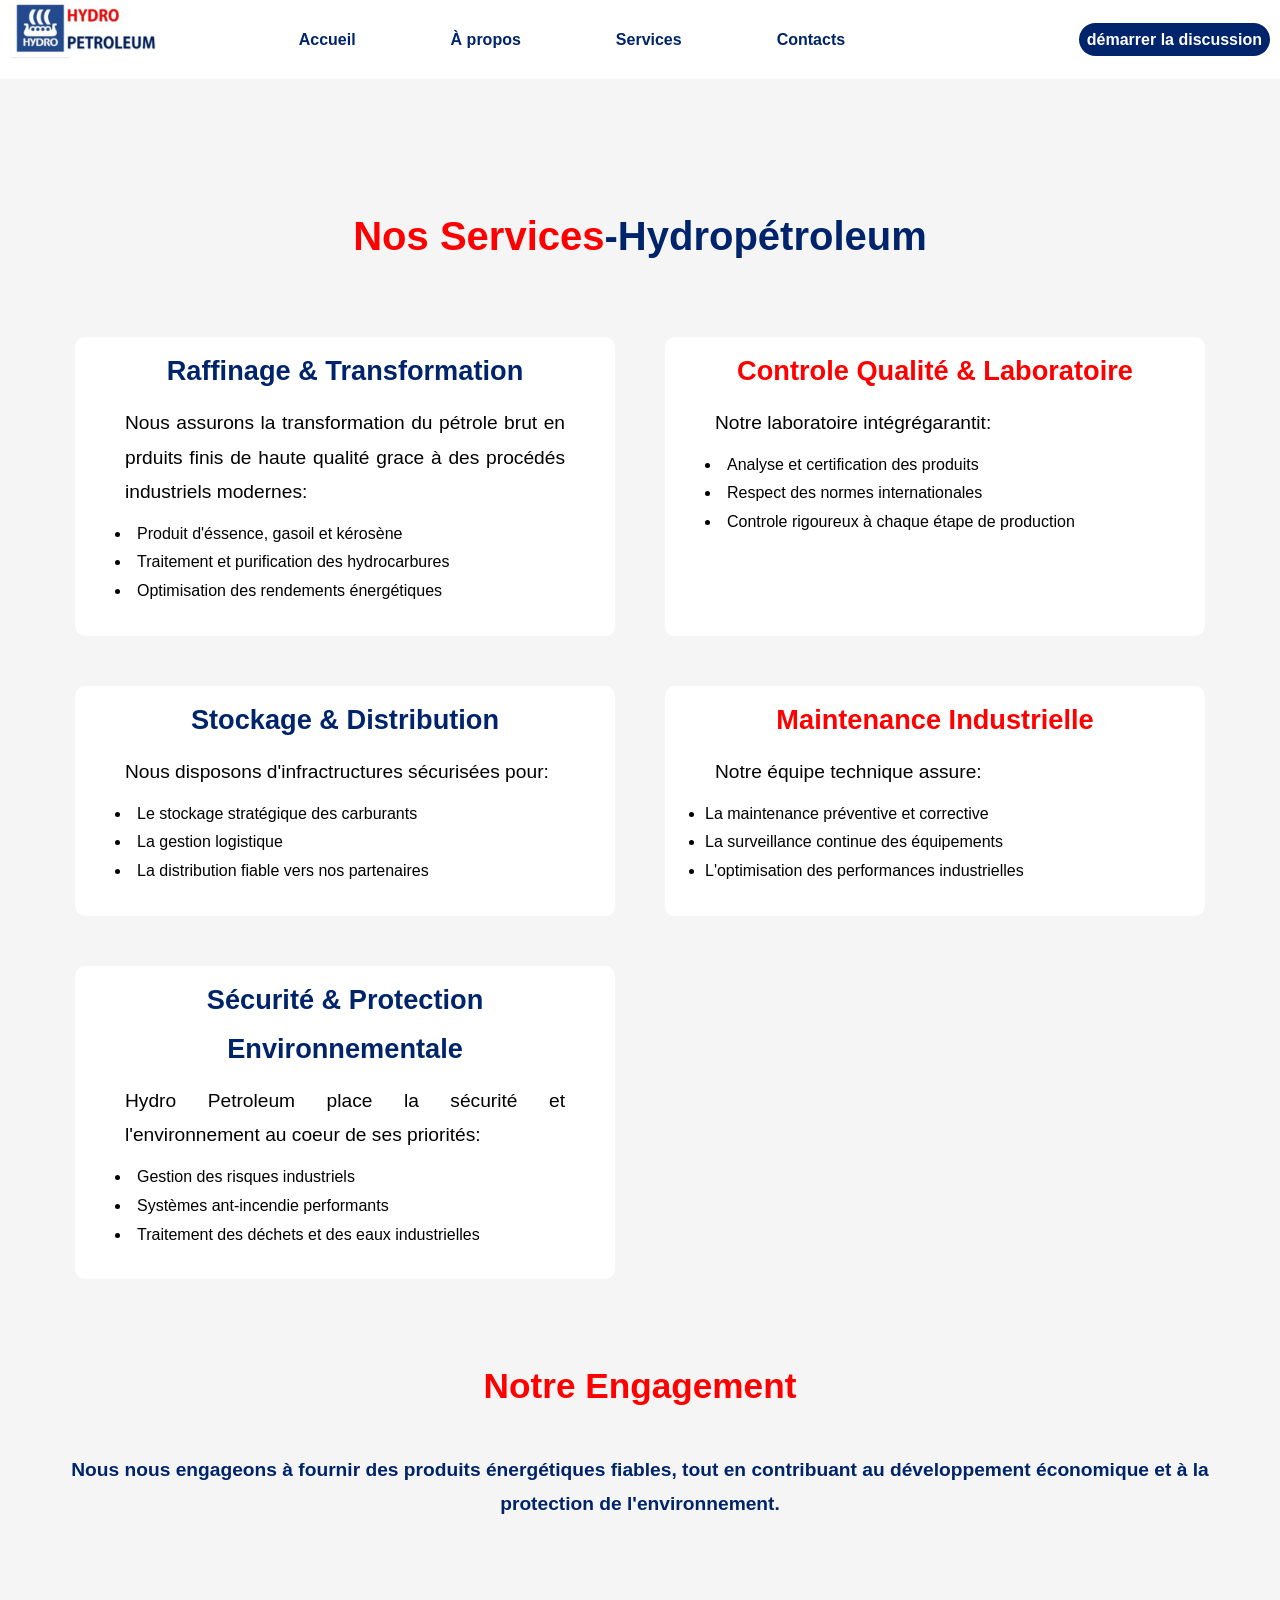
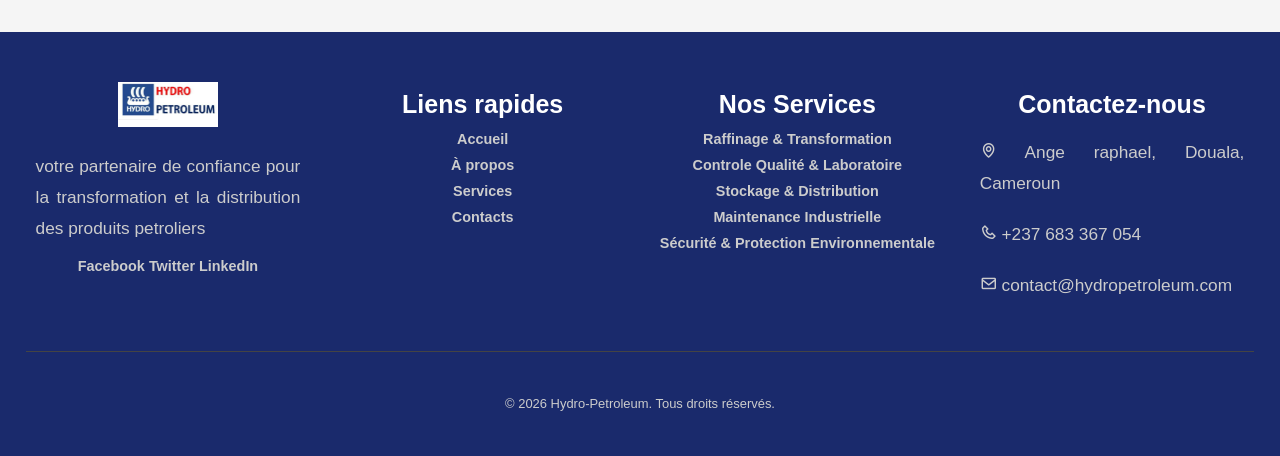
==== nos-service/index.html @ a302d82e "creation de la page nos services et optimisation du routage" ====
<!DOCTYPE html>
<html lang="fr">
<head>
    <link rel="stylesheet" href="style.css">
    <meta charset="UTF-8">
    <meta name="viewport" content="width=device-width, initial-scale=1.0">
    <title>Nos Services</title>
    <link rel="stylesheet"
    href="https://cdn.jsdelivr.net/npm/boxicons@latest/css/boxicons.min.css">
</head>
<body>
    <header>
        <section class="en-tete">
            <di>
                <img class="logo" src="images/logo-HP.jpeg" alt="logo entreprise">
            </di>
            <nav>
                <li><a href="../index.html">Accueil</a></li>
                <li><a href="">À propos</a></li>
                <li><a href="">Services</a></li>
                <li><a href="">Contacts</a></li>
            </nav>
            <div>
                <a href="https://wa.me/237670559662?text=Bonjour%20Hydro-Pétroleum%20je%20voudrais%20avoir%20plus%20d'informations%20sur%20vos%20services" class="cta" >démarrer la discussion</a>
            </div>
        </section>
    </header>
    <main>
        <h1><span>Nos Services</span>-Hydropétroleum</h1>
        <div class="underline"></div>
        <section class="hero">
            <div class="hero-r">
                <h2>Raffinage & Transformation</h2>
                <p>Nous assurons la transformation du pétrole brut en prduits finis de haute qualité grace à des procédés industriels modernes:
                    <li>Produit d'éssence, gasoil et kérosène</li>
                    <li>Traitement et purification des hydrocarbures</li>
                    <li>Optimisation des rendements énergétiques</li>
                </p>
            </div>
            <div class="hero-c">
                <h2>Controle Qualité & Laboratoire</h2>
                <p>Notre laboratoire intégrégarantit:
                    <li>Analyse et certification des produits</li>
                    <li>Respect des normes internationales</li>
                    <li>Controle rigoureux à chaque étape de production</li>
                </p>
            </div>
            <div class="hero-s">
                <h2>Stockage & Distribution</h2>
                <p>Nous disposons d'infractructures sécurisées pour:
                    <li>Le stockage stratégique des carburants</li>
                    <li>La gestion logistique</li>
                    <li>La distribution fiable vers nos partenaires</li>
                </p>
            </div>
            <div class="hero-m">
                <h2>Maintenance Industrielle</h2>
                <p>Notre équipe technique assure:
                    <ul>
                        <li>La maintenance préventive et corrective</li>
                        <li>La surveillance continue des équipements</li>
                        <li>L'optimisation des performances industrielles</li>
                    </ul>
                </p>
            </div>
            <div class="hero-p">
                <h2>Sécurité & Protection Environnementale</h2>
                <p>Hydro Petroleum place la sécurité et l'environnement au coeur de ses priorités:
                    <li>Gestion des risques industriels</li>
                    <li>Systèmes ant-incendie performants</li>
                    <li>Traitement des déchets et des eaux industrielles</li>
                </p>
            </div>
        </section>
        <section>
            <h3 class="sous-titre">Notre Engagement</h3>
            <div class="underline"></div>
            <p class="fin">Nous nous engageons à fournir des produits énergétiques fiables, tout en contribuant au développement économique et à la protection de l'environnement.</p>
        </section>
    </main>
    <footer>
        <div class="footer-container">
            <div class="footer-col">
                <h3><img class="log" src="images/logo-HP.jpeg" alt="logo"></h3>
                <p>votre partenaire de confiance pour la transformation et la distribution des produits petroliers</p>
                <div class="social">
                    <a href="#" target="_blank">Facebook</a>
                    <a href="#" target="_blank">Twitter</a>
                    <a href="#" target="_blank">LinkedIn</a>
                </div>
            </div>
            <div class="footer-col">
                <h3>Liens rapides</h3>
                <ul>
                    <li><a href="../index.html">Accueil</a></li>
                    <li><a href="#a-propos">À propos</a></li>
                    <li><a href="#services">Services</a></li>
                    <li><a href="#contacts">Contacts</a></li>
                </ul>
            </div>
            <div class="footer-col">
                <h3>Nos Services</h3>
                <ul>
                    <li><a href="C:\Users\DELL\Documents\Documents\wel-corp\nos services\index.html">Raffinage & Transformation</a></li>
                    <li><a href="C:\Users\DELL\Documents\Documents\wel-corp\nos services\index.html">Controle Qualité & Laboratoire</a></li>
                    <li><a href="C:\Users\DELL\Documents\Documents\wel-corp\nos services\index.html">Stockage & Distribution</a></li>
                    <li><a href="C:\Users\DELL\Documents\Documents\wel-corp\nos services\index.html">Maintenance Industrielle</a></li>
                    <li><a href="C:\Users\DELL\Documents\Documents\wel-corp\nos services\index.html">Sécurité & Protection Environnementale</a></li>
                </ul>
            </div>
            <div class="footer-col">
                <h3>Contactez-nous</h3>
                <p><i class='bx bx-map'></i> Ange raphael, Douala, Cameroun</p>
                <p><i class='bx bx-phone'></i> +237 683 367 054</p>
                <p><i class='bx bx-envelope'></i> contact@hydropetroleum.com</p>
            </div>
        </div>
        <div class="footer-bottom"></div>
        <p class="foot">&copy; 2026 Hydro-Petroleum. Tous droits réservés.</p>
    </footer>
</body>
</html>
---- nos-service/style.css ----
*{
    margin: 0;
    padding: 0;
    box-sizing: border-box;
}

body {
    font-family: 'Poppins', sans-serif;
    background-color: #f5f5f5;
    line-height: 1.8;
}

/*css sur le header*/


header {
    background-color: #fff;
    position: fixed;
    top: 0;
    width: 100%;
}

.logo {
    width: 150px;
    height: auto;
    border-radius: 5%;
    margin-left: 10px;
}

.en-tete {
    display: flex;
    flex-direction: row;
    align-items: center;
    justify-content: space-between;
    margin-top: 2px;
}

nav {
    display: flex;
    justify-content: space-between;
    align-items: center;
    padding: 10px;
    gap: 90px;
}

nav a {
    text-decoration: none;
    color:#00246B;
    font-weight: bold;
}

nav a:hover{
    color: red;
}

nav li {
    list-style: none;
    margin-left: 5px;
}

.cta {
    text-decoration: none;
    color: #fff;
    background-color:#00246B;
    padding:8px;
    margin: 10px;
    border-radius: 25px;
    font-weight: bold;
    margin-left: 100px;
    transition: 0.2ms;
}

.cta:hover {
    background-color: red;
    color: #fff;
}

*/*css sur main*/

main{
    padding-top: 10px;
    margin-top: 150px;
    padding: 50px;
}

h1 {
    text-align: center;
    margin-bottom: 40px;
    color: #00246B;
    font-size: 2.5rem;
}

span {
    color: red;
}

.hero{
    display: grid;
    grid-template-columns: repeat(2, 1fr);
}

.hero-r{
    background-color:white;
    padding: 10px 40px;
    border-radius: 10px;
    box-sizing: border-box;
    margin: 25px;
}

.hero-c{
    background-color:white;
    padding: 10px 40px;
    border-radius: 10px;
    box-sizing: border-box;
    margin: 25px;
}

.hero-c h2{
    color: red;
}

.hero-s{
    background-color:white;
    padding: 10px 40px;
    border-radius: 10px;
    box-sizing: border-box;
    margin: 25px;
}

.hero-m{
    background-color:white;
    padding: 10px 40px;
    border-radius: 10px;
    box-sizing: border-box;
    margin: 25px;
}

.hero-m h2{
    color: red;
}

.hero-p{
    align-items: center;
    background-color:white;
    padding: 10px 40px;
    border-radius: 10px;
    box-sizing: border-box;
    margin: 25px;
}

.sous-titre{
    text-align: center;
    color: red;
    padding: 30px;
    font-size:2.2em;
}

p{
    text-align: justify;
    font-size: 1.2em;
    padding: 10px;
}

h2{
    font-size: 1.7em;
    color:#00246B;
    font-weight: bold;
    text-align: center;
}

.fin{
    text-align: center;
    font-size: 1.2em;
    padding: 5px;
    color:#00246B;
    font-weight: bold;
}

/*css sur le pied de page*/


footer {
    margin-top: 55px;
    background: #1a2a6c;
    color: #ccc;
    padding: 30px 2%;
    font-family: poppins, sans-serif;
    font-size:0.9em;
}


.footer-container {
    display: grid;
    grid-template-columns: repeat(4, 1fr);
    gap: 30px;
}


.log{
    width: 100px;
}


.footer-container{
    text-align: center;
}


.footer-col ul{
    list-style: none;
}


footer a {
    text-decoration: none;
    color: #ccc;
    font-weight: bold;
}


footer a:hover{
    color: red;
}


h3{
    color: white;
    font-size: 25px;
    font-weight: bold;
    text-align: center;
    margin-top: 20px;
}


.footer-bottom{
    border-top: 1px solid #444;
    margin-top: 40px;
    padding-top: 20px;
    display: flex;
    justify-content:space-between;
    flex-wrap: wrap;
}


.foot{
    color: #ccc;
    font-size: 0.9em;
    text-align: center;
    margin-top: 10px;
}
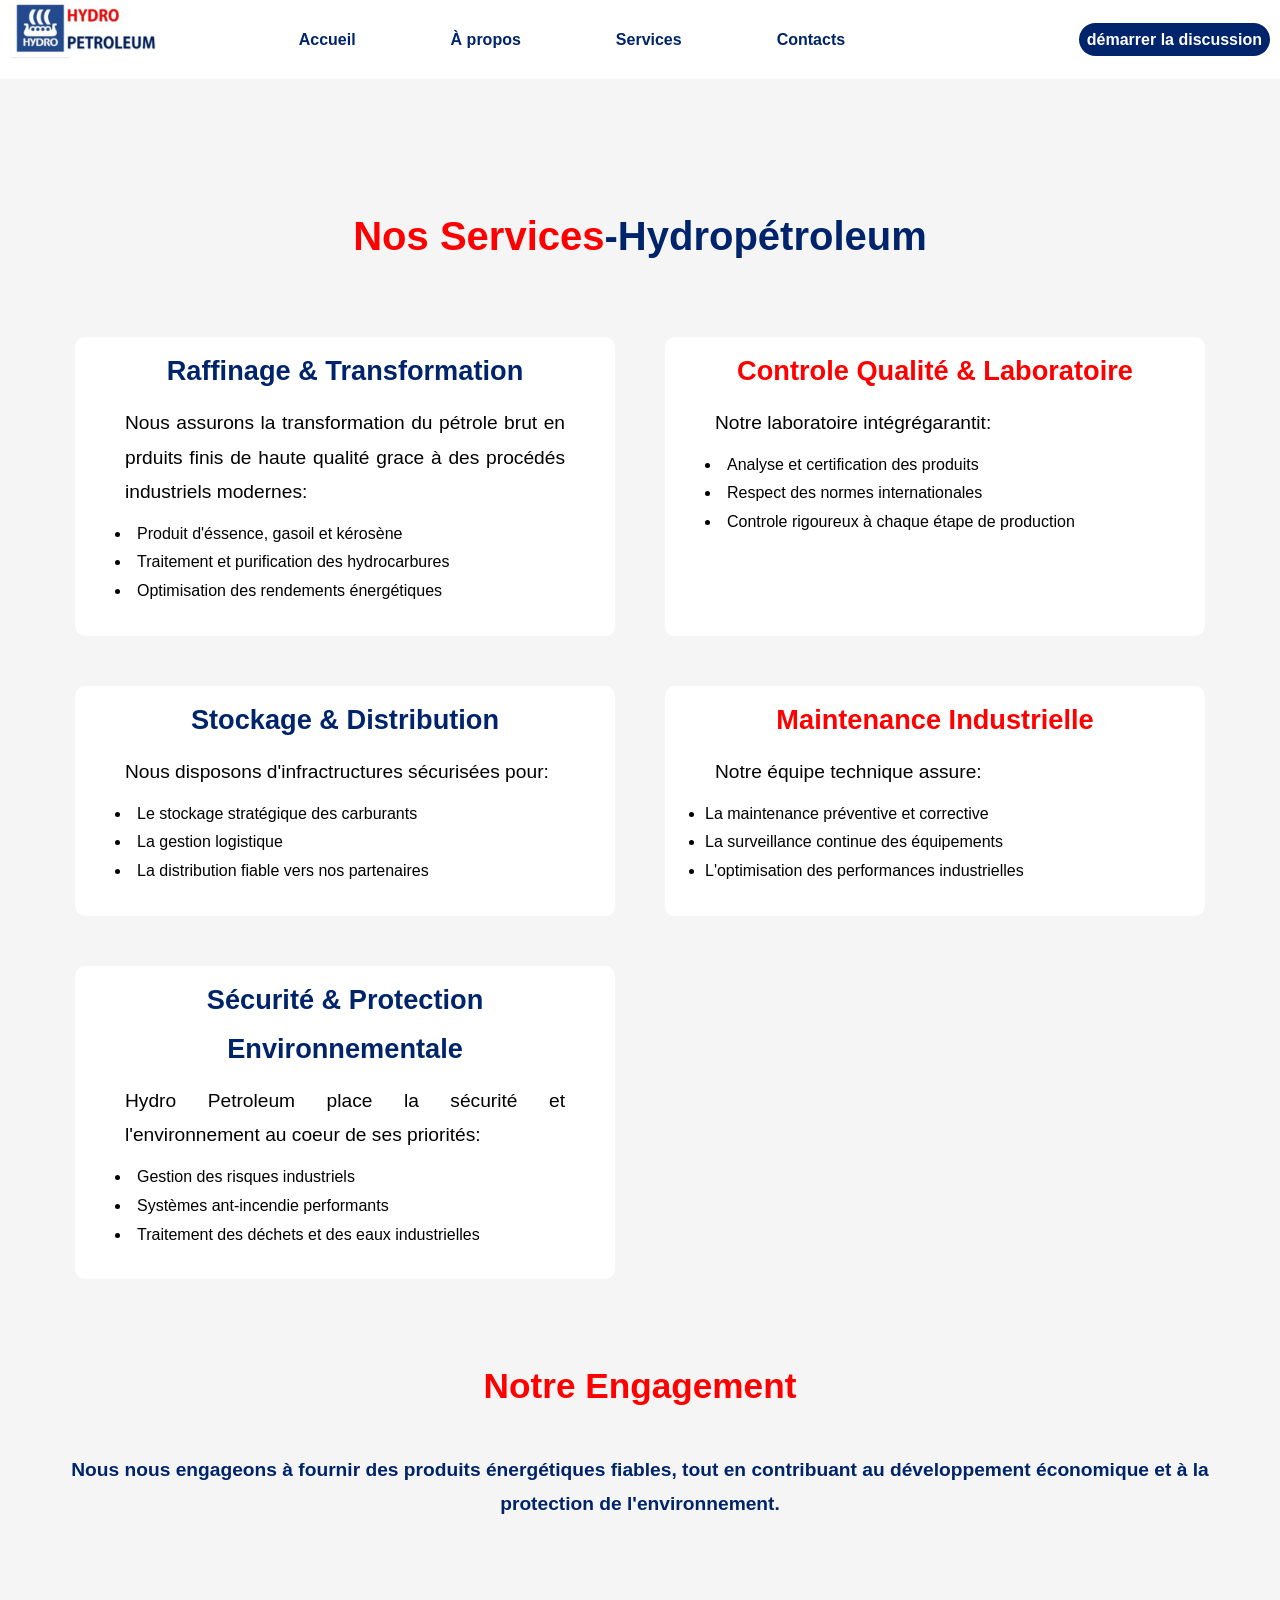
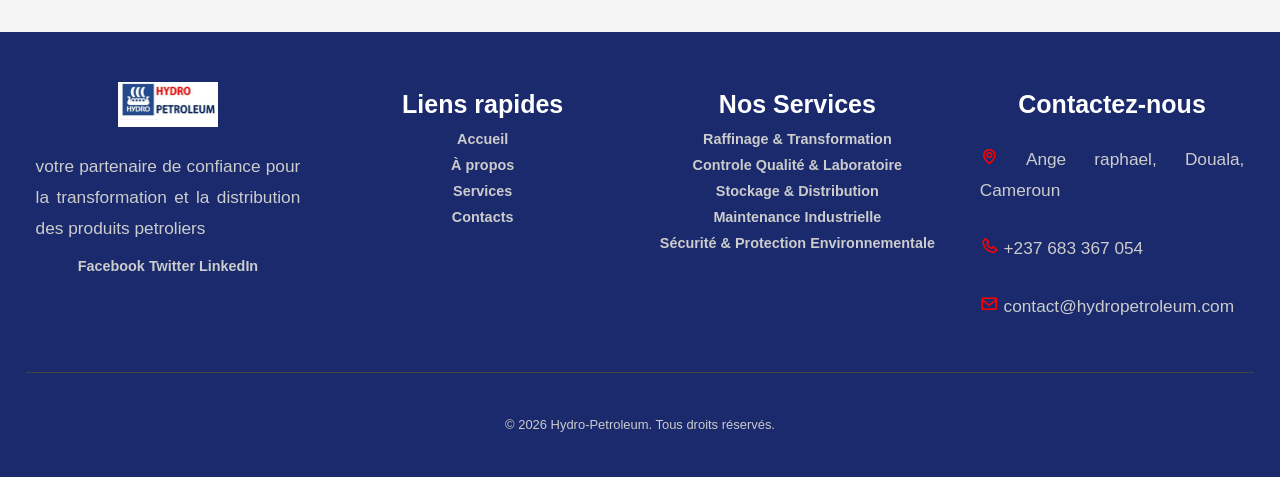
==== commit 9007b932: "modication de index.html et style.css de la page d'accueil et de index.html et style.css de la page " ====
--- a/nos-service/index.html
+++ b/nos-service/index.html
@@ -16,9 +16,9 @@
             </di>
             <nav>
                 <li><a href="../index.html">Accueil</a></li>
-                <li><a href="">À propos</a></li>
-                <li><a href="">Services</a></li>
-                <li><a href="">Contacts</a></li>
+                <li><a href="../index.html#a-propos">À propos</a></li>
+                <li><a href="../index.html#services">Services</a></li>
+                <li><a href="../index.html#contacts">Contacts</a></li>
             </nav>
             <div>
                 <a href="https://wa.me/237670559662?text=Bonjour%20Hydro-Pétroleum%20je%20voudrais%20avoir%20plus%20d'informations%20sur%20vos%20services" class="cta" >démarrer la discussion</a>
@@ -63,7 +63,7 @@
                     </ul>
                 </p>
             </div>
-            <div class="hero-p">
+            <div id="Sécurité" class="hero-s">
                 <h2>Sécurité & Protection Environnementale</h2>
                 <p>Hydro Petroleum place la sécurité et l'environnement au coeur de ses priorités:
                     <li>Gestion des risques industriels</li>
@@ -93,19 +93,19 @@
                 <h3>Liens rapides</h3>
                 <ul>
                     <li><a href="../index.html">Accueil</a></li>
-                    <li><a href="#a-propos">À propos</a></li>
-                    <li><a href="#services">Services</a></li>
-                    <li><a href="#contacts">Contacts</a></li>
+                    <li><a href="../index.html#a-propos">À propos</a></li>
+                    <li><a href="/nos-service/index.html">Services</a></li>
+                    <li><a href="../index.html#contacts">Contacts</a></li>
                 </ul>
             </div>
             <div class="footer-col">
                 <h3>Nos Services</h3>
                 <ul>
-                    <li><a href="C:\Users\DELL\Documents\Documents\wel-corp\nos services\index.html">Raffinage & Transformation</a></li>
-                    <li><a href="C:\Users\DELL\Documents\Documents\wel-corp\nos services\index.html">Controle Qualité & Laboratoire</a></li>
-                    <li><a href="C:\Users\DELL\Documents\Documents\wel-corp\nos services\index.html">Stockage & Distribution</a></li>
-                    <li><a href="C:\Users\DELL\Documents\Documents\wel-corp\nos services\index.html">Maintenance Industrielle</a></li>
-                    <li><a href="C:\Users\DELL\Documents\Documents\wel-corp\nos services\index.html">Sécurité & Protection Environnementale</a></li>
+                    <li><a href="#">Raffinage & Transformation</a></li>
+                    <li><a href="#">Controle Qualité & Laboratoire</a></li>
+                    <li><a href="#">Stockage & Distribution</a></li>
+                    <li><a href="#">Maintenance Industrielle</a></li>
+                    <li><a href="#">Sécurité & Protection Environnementale</a></li>
                 </ul>
             </div>
             <div class="footer-col">
--- a/nos-service/style.css
+++ b/nos-service/style.css
@@ -231,6 +231,12 @@
     margin-top: 20px;
 }
 
+i{
+    color: red;
+    font-size: 1.1em;
+    margin-top: 10px;
+}
+
 
 .footer-bottom{
     border-top: 1px solid #444;
@@ -249,5 +255,44 @@
     margin-top: 10px;
 }
 
-
-
+/*responsive*/
+
+@media (max-width: 768px) {
+    .en-tete {
+        flex-direction: column;
+    }
+
+    nav{
+        flex-direction: auto;
+        gap: 20px;
+    }
+
+    .hero {
+        padding: 100px 20px;
+    }
+
+    .footer-container {
+        grid-template-columns: 1fr;
+        text-align: center;
+    }
+
+    .hero {
+        display: grid;
+        grid-template-columns: 1fr;
+    }
+
+    .footer-bottom {
+        flex-direction: column;
+        align-items: center;
+        gap: 10px;
+    }
+
+    header {
+        position: static;
+    }
+
+    main {
+        margin-top: 20px;
+        padding: 20px;
+    }
+}
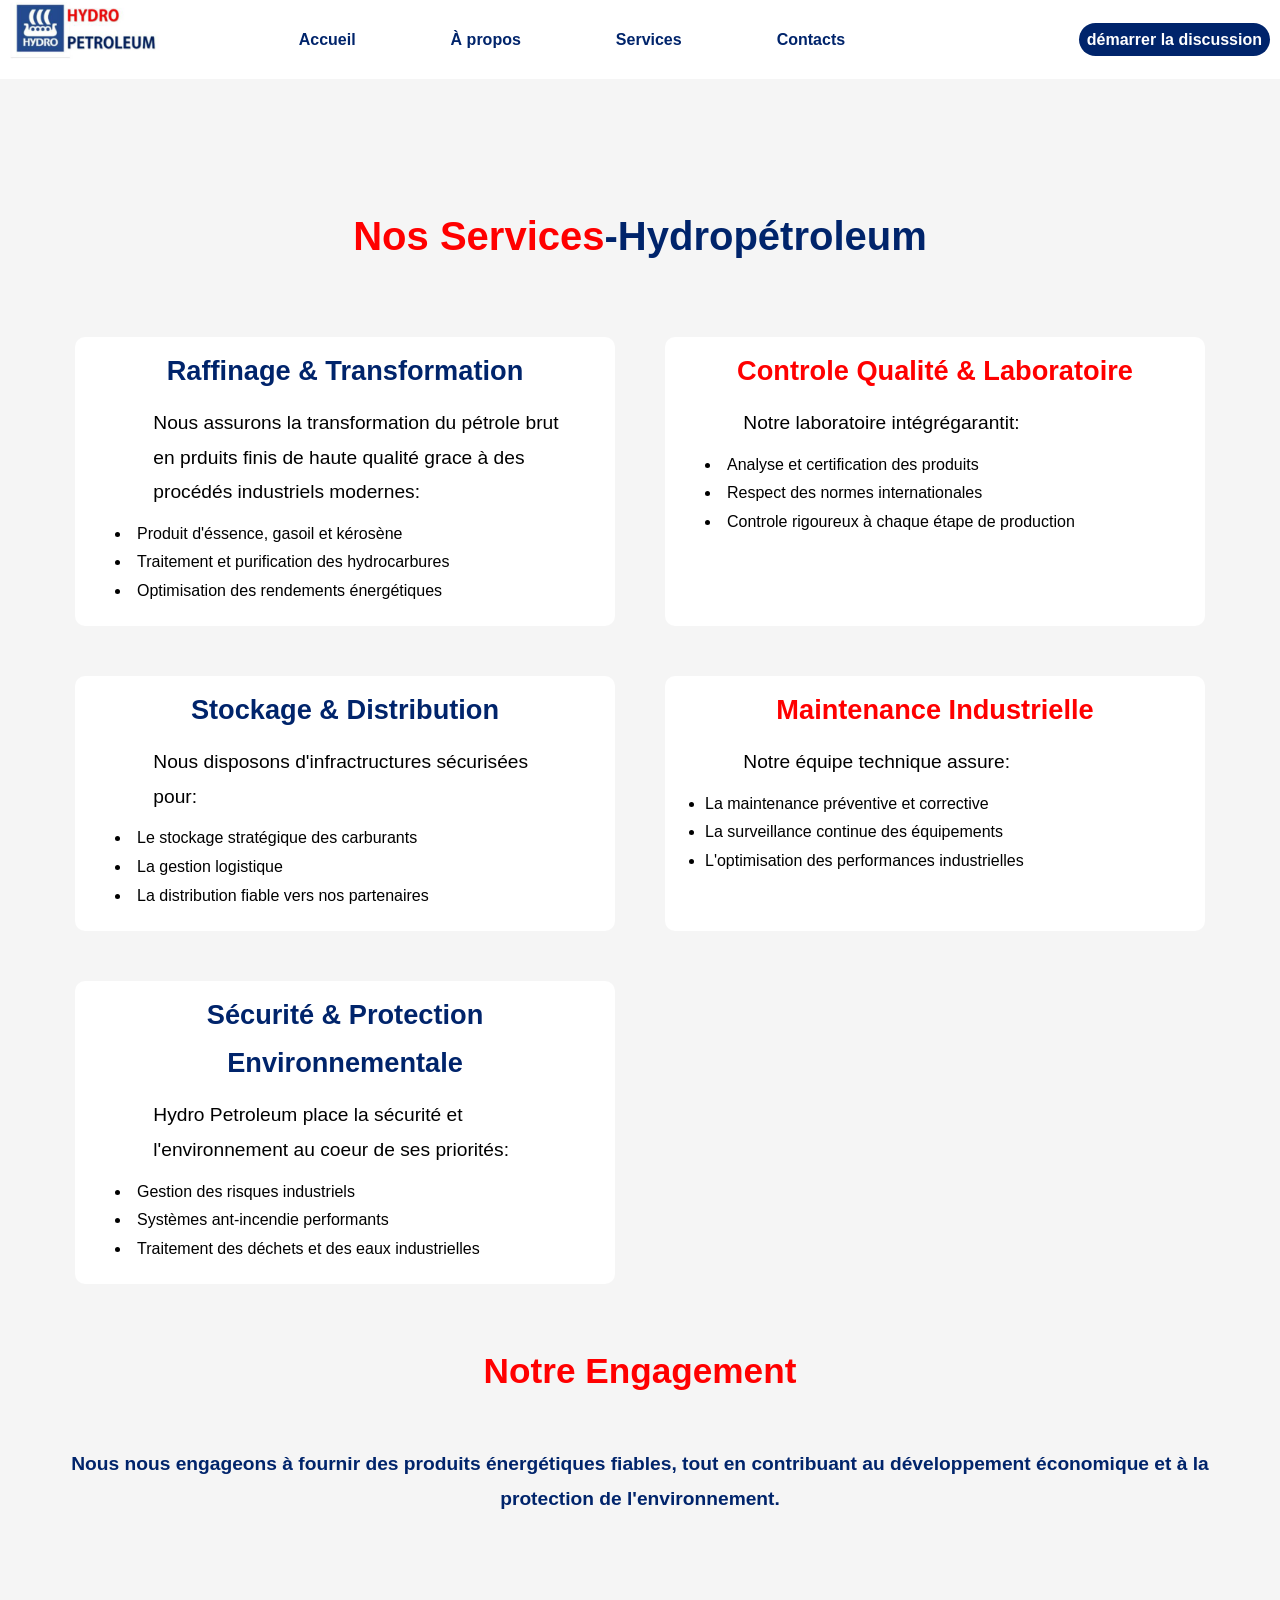
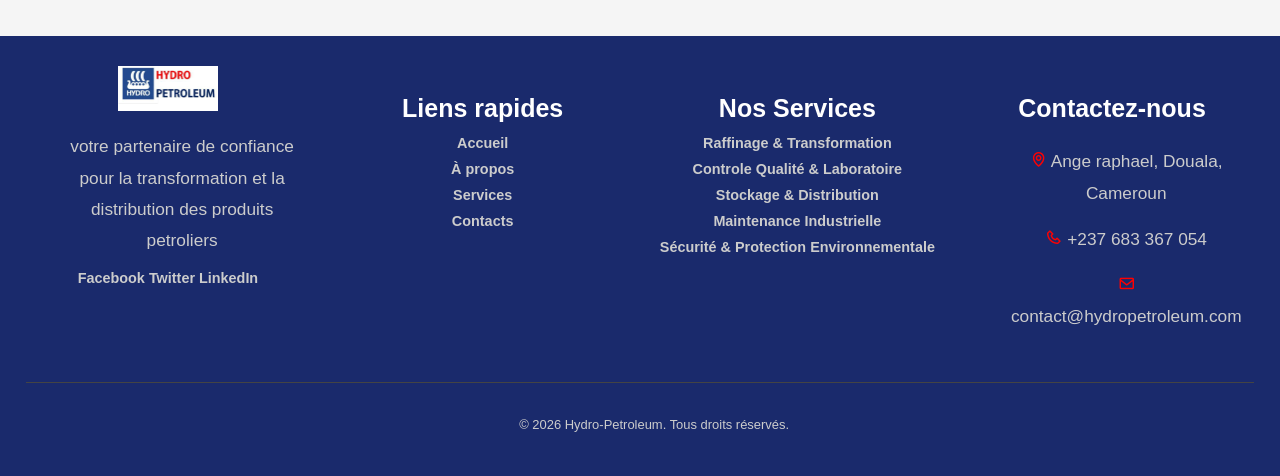
==== commit cedc500c: "modification sur index .html et nos-services" ====
--- a/nos-service/index.html
+++ b/nos-service/index.html
@@ -90,7 +90,7 @@
                 </div>
             </div>
             <div class="footer-col">
-                <h3>Liens rapides</h3>
+                <h3 class="bas-titre">Liens rapides</h3>
                 <ul>
                     <li><a href="../index.html">Accueil</a></li>
                     <li><a href="../index.html#a-propos">À propos</a></li>
@@ -99,7 +99,7 @@
                 </ul>
             </div>
             <div class="footer-col">
-                <h3>Nos Services</h3>
+                <h3 class="bas-titre">Nos Services</h3>
                 <ul>
                     <li><a href="#">Raffinage & Transformation</a></li>
                     <li><a href="#">Controle Qualité & Laboratoire</a></li>
@@ -109,7 +109,7 @@
                 </ul>
             </div>
             <div class="footer-col">
-                <h3>Contactez-nous</h3>
+                <h3 class="bas-titre">Contactez-nous</h3>
                 <p><i class='bx bx-map'></i> Ange raphael, Douala, Cameroun</p>
                 <p><i class='bx bx-phone'></i> +237 683 367 054</p>
                 <p><i class='bx bx-envelope'></i> contact@hydropetroleum.com</p>
--- a/nos-service/style.css
+++ b/nos-service/style.css
@@ -156,9 +156,9 @@
 }
 
 p{
-    text-align: justify;
     font-size: 1.2em;
-    padding: 10px;
+    margin: 10px;
+    padding-left: 0.75cm;
 }
 
 h2{
@@ -222,8 +222,7 @@
     color: red;
 }
 
-
-h3{
+.bas-titre{
     color: white;
     font-size: 25px;
     font-weight: bold;
@@ -231,9 +230,9 @@
     margin-top: 20px;
 }
 
+
 i{
     color: red;
-    font-size: 1.1em;
     margin-top: 10px;
 }
 
